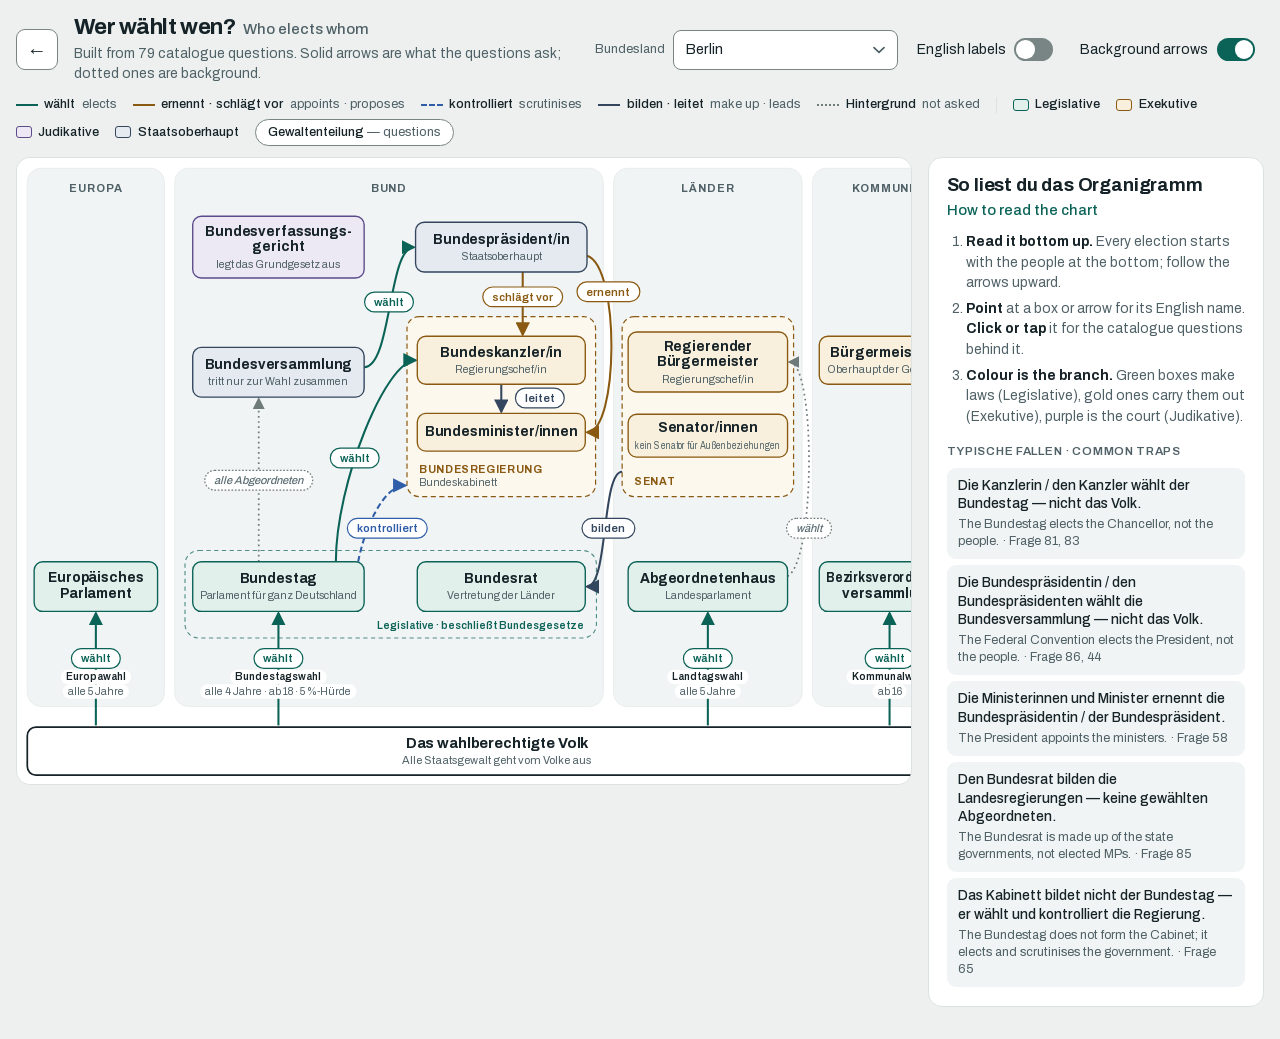
==== organigramm.html @ 335173dd "✨ feat(organigramm): who elects whom, drawn from the questions that ask it A new page, organigramm.h" ====
<!DOCTYPE html>
<html lang="en">
<head>
<meta charset="utf-8">
<meta name="viewport" content="width=device-width, initial-scale=1, viewport-fit=cover">
<meta name="color-scheme" content="light">
<link rel="stylesheet" href="organigramm.css">
<link rel="preload" as="fetch" type="application/json" href="data/questions.json" crossorigin>
<link rel="preload" as="fetch" type="application/json" href="data/glossary.json" crossorigin>
<title>Wer wählt wen? — Einbürgerungstest</title>
<meta name="description" content="Who elects whom in Germany: an organisational chart of the federal, state, local and EU bodies, built from the questions of the official citizenship test.">
<meta name="theme-color" content="#EDF0EF">
<link rel="icon" href="icon/favicon.ico" sizes="32x32">
<link rel="icon" href="icon/favicon.svg" type="image/svg+xml">
<script type="module" src="organigramm.js"></script>
</head>
<body>

<header class="bar">
  <a class="back" href="./" aria-label="Back to the question catalogue">←</a>
  <div class="title">
    <h1><span lang="de">Wer wählt wen?</span> <small>Who elects whom</small></h1>
    <p>Built from <span id="qcount">…</span> catalogue questions. Solid arrows are what the questions ask; dotted ones are background.</p>
  </div>
  <div class="controls">
    <label class="field"><span>Bundesland</span>
      <select class="pick" id="land"></select></label>
    <div class="opt-row" id="t-en" role="checkbox" tabindex="0" aria-checked="false">
      <span class="lb">English labels</span><span class="sw"></span>
    </div>
    <div class="opt-row" id="t-bg" role="checkbox" tabindex="0" aria-checked="true">
      <span class="lb">Background arrows</span><span class="sw"></span>
    </div>
  </div>
</header>

<ul class="legend" aria-label="Legend">
  <li><i class="ln k-elect"></i><span lang="de">wählt</span> <em>elects</em></li>
  <li><i class="ln k-appt"></i><span lang="de">ernennt · schlägt vor</span> <em>appoints · proposes</em></li>
  <li><i class="ln k-ctl"></i><span lang="de">kontrolliert</span> <em>scrutinises</em></li>
  <li><i class="ln k-form"></i><span lang="de">bilden · leitet</span> <em>make up · leads</em></li>
  <li><i class="ln k-bg"></i><span lang="de">Hintergrund</span> <em>not asked</em></li>
  <li class="gap" aria-hidden="true"></li>
  <li><i class="bx b-leg"></i><span lang="de">Legislative</span></li>
  <li><i class="bx b-exe"></i><span lang="de">Exekutive</span></li>
  <li><i class="bx b-jud"></i><span lang="de">Judikative</span></li>
  <li><i class="bx b-head"></i><span lang="de">Staatsoberhaupt</span></li>
  <li><button id="sep" type="button"><span lang="de">Gewaltenteilung</span> — questions</button></li>
</ul>

<main class="wrap">
  <div class="chart" id="chart" lang="de"></div>
  <aside class="panel" id="panel" hidden aria-label="Questions behind the selection">
    <button class="close" id="panel-close" aria-label="Close">✕</button>
    <div id="panel-body"></div>
  </aside>
</main>

<div class="tip" id="tip" role="tooltip" hidden></div>

</body>
</html>
---- organigramm.css ----
/* Wer wählt wen? — the organisational chart page.
   Same tokens and typeface as app.css, so it reads as part of the app, but a
   page of its own: it scrolls like a document instead of being a fixed shell. */
@font-face{
  font-family:'Archivo'; font-style:normal; font-weight:400 700; font-display:swap;
  src:url('font/archivo-latin-var.woff2') format('woff2-variations');
}
:root{
  --paper:#EDF0EF; --card:#FFFFFF; --ink:#152227; --muted:#4F6167; --dim:#5C6E74;
  --edge:#788584; --rule:#DBE2E1; --soft:#E7EBEA; --sunk:#F1F4F4;
  --accent:#0B6357; --gold:#8A5A12; --goldbg:#F8F0DC;
  --ok:#0F5132; --okbg:#DEEDE4; --no:#B3332B;
  --tipbg:#152227; --tipink:#F2F5F4;

  /* arrow kinds */
  --k-elect:#0B6357; --k-appt:#8A5A12; --k-ctl:#2F5DA8; --k-form:#33465E; --k-bg:#6E7B79;   /* >=3:1 on white, as a line must be */
  /* branches: tint + stroke */
  --leg:#E2F0EB;  --leg-s:#0B6357;
  --exe:#F8F0DC;  --exe-s:#8A5A12;
  --jud:#ECE8F4;  --jud-s:#5B4B8A;
  --head:#E5EAF1; --head-s:#33465E;

  --font:"Archivo",-apple-system,BlinkMacSystemFont,"Segoe UI",Roboto,"Helvetica Neue",Arial,sans-serif;
  --panel:21rem;
  --page:100rem;
  color-scheme:light;
}
*{box-sizing:border-box}
html,body{margin:0}
body{background:var(--paper); color:var(--ink); font-family:var(--font); font-size:16px; line-height:1.5;
     -webkit-font-smoothing:antialiased; -webkit-text-size-adjust:100%}
button,select{font:inherit; color:inherit}
:focus-visible{outline:2.5px solid var(--accent); outline-offset:2px; border-radius:4px}

/* ---------------- header: title left, controls right ---------------- */
.bar{display:flex; flex-wrap:wrap; gap:.6rem 1rem; align-items:center; padding:.9rem 1rem .3rem; max-width:var(--page); margin:0 auto}
.back{flex:0 0 auto; width:2.6rem; height:2.6rem; display:grid; place-items:center; border-radius:9px;
      color:var(--ink); text-decoration:none; font-size:1.25rem; border:1px solid var(--edge); background:var(--card)}
.back:hover{border-color:var(--muted)}
.title{flex:1 1 12rem; min-width:0}
.title h1{margin:0; font-size:1.4rem; letter-spacing:-.02em; line-height:1.2}
.title h1 small{font-size:.95rem; font-weight:500; color:var(--muted); letter-spacing:0; margin-left:.2rem}
.title p{margin:.15rem 0 0; color:var(--muted); font-size:.86rem}

.controls{display:flex; flex-wrap:wrap; gap:.3rem .6rem; align-items:center}
.field{display:flex; align-items:center; gap:.5rem}
.field>span{font-size:.8rem; color:var(--muted)}
.pick{
  appearance:none; -webkit-appearance:none; min-width:12rem; background:var(--card); border:1px solid var(--edge);
  border-radius:8px; padding:.45rem 2.3rem .45rem 12px; font-size:.9rem; cursor:pointer; min-height:2.5rem;
  background-image:url("data:image/svg+xml,%3Csvg xmlns='http://www.w3.org/2000/svg' width='12' height='8' viewBox='0 0 12 8' fill='none'%3E%3Cpath d='M1 1.6 L6 6.4 L11 1.6' stroke='%234F6167' stroke-width='1.7' stroke-linecap='round' stroke-linejoin='round'/%3E%3C/svg%3E");
  background-repeat:no-repeat; background-position:right 12px center;
}
.pick:hover{border-color:var(--muted)}
.opt-row{display:flex; align-items:center; gap:.55rem; padding:.4rem .55rem; min-height:2.5rem; border-radius:8px; cursor:pointer; user-select:none}
.opt-row:hover{background:var(--sunk)}
.opt-row .lb{font-size:.88rem}
.sw{flex:0 0 auto; width:2.4rem; height:1.4rem; border-radius:99px; background:var(--edge); position:relative; transition:background .15s}
.sw::after{content:''; position:absolute; top:2px; left:2px; width:calc(1.4rem - 4px); height:calc(1.4rem - 4px); border-radius:50%; background:var(--card); transition:transform .15s}
.opt-row[aria-checked=true] .sw{background:var(--accent)}
.opt-row[aria-checked=true] .sw::after{transform:translateX(1rem)}

/* ---------------- legend: one line where it fits ---------------- */
.legend{list-style:none; display:flex; flex-wrap:wrap; gap:.25rem 1rem; align-items:center;
        padding:.35rem 1rem .5rem; margin:0 auto; max-width:var(--page); font-size:.8rem; color:var(--muted)}
.legend li{display:flex; align-items:center; gap:.4rem}
.legend li span{color:var(--ink); font-weight:500}
.legend em{font-style:normal}
.legend .gap{width:1px; height:1rem; background:var(--rule)}
.legend .ln{display:inline-block; width:22px; height:0; border-top:2.5px solid}
.legend .ln.k-elect{border-color:var(--k-elect)}
.legend .ln.k-appt{border-color:var(--k-appt)}
.legend .ln.k-ctl{border-color:var(--k-ctl); border-top-style:dashed}
.legend .ln.k-form{border-color:var(--k-form)}
.legend .ln.k-bg{border-color:var(--k-bg); border-top-style:dotted}
.legend .bx{display:inline-block; width:16px; height:12px; border-radius:3px; border:1.5px solid}
.bx.b-leg{background:var(--leg); border-color:var(--leg-s)}
.bx.b-exe{background:var(--exe); border-color:var(--exe-s)}
.bx.b-jud{background:var(--jud); border-color:var(--jud-s)}
.bx.b-head{background:var(--head); border-color:var(--head-s)}
.legend button{background:var(--card); border:1px solid var(--edge); border-radius:99px; padding:.2rem .75rem;
               font-size:.8rem; cursor:pointer; color:var(--muted)}
.legend button span{color:var(--ink)}
.legend button:hover{border-color:var(--muted)}

/* ---------------- chart ---------------- */
.wrap{max-width:var(--page); margin:0 auto; padding:.2rem 1rem 2rem; display:flex; gap:1rem; align-items:flex-start}
/* On a narrow screen the drawing would shrink past legibility, so it keeps a
   minimum width and its own container scrolls sideways, not the page. */
.chart{flex:1 1 auto; min-width:0; overflow-x:auto; background:var(--card); border:1px solid var(--rule);
       border-radius:14px; -webkit-overflow-scrolling:touch}
.chart svg{display:block; width:100%; min-width:60rem; height:auto; font-family:var(--font)}

.col rect{fill:var(--sunk); stroke:var(--soft)}
.col text{font-size:13px; font-weight:700; text-anchor:middle; fill:var(--muted); letter-spacing:.08em; text-transform:uppercase}
.col{cursor:pointer}
.col:hover rect{fill:#EBF0EF}

.legis rect{fill:none; stroke:var(--leg-s); stroke-width:1.3; stroke-dasharray:5 4; opacity:.7}
.legis text{font-size:12px; fill:var(--leg-s); font-weight:600}
.legis{cursor:pointer}

.node{cursor:pointer}
.node rect{stroke-width:1.6}
.node .name{font-size:16px; font-weight:700; text-anchor:middle; fill:var(--ink); letter-spacing:-.01em}
.node .sub{font-size:12.5px; text-anchor:middle; fill:var(--muted)}
.sub.en, .gsub.en{font-style:italic; fill:var(--accent)}
.grp{cursor:pointer}
.grp rect{stroke-width:1.4; stroke-dasharray:6 4}
.grp .gname{font-size:12.5px; font-weight:700; fill:var(--exe-s); text-transform:uppercase; letter-spacing:.06em}
.grp .gsub{font-size:12px; fill:var(--muted)}

.b-leg rect{fill:var(--leg); stroke:var(--leg-s)}
.b-exe rect{fill:var(--exe); stroke:var(--exe-s)}
.b-jud rect{fill:var(--jud); stroke:var(--jud-s)}
.b-head rect{fill:var(--head); stroke:var(--head-s)}
.b-volk rect{fill:var(--card); stroke:var(--ink); stroke-width:2}
.b-volk .name{font-size:17px}
.b-volk .sub{font-size:13px}
.grp.b-exe rect{fill:#FCF8EE}
.node:hover rect, .node.sel rect{stroke-width:3}
/* An outline on an SVG <g> is not painted everywhere, so focus is drawn on
   the shapes themselves. */
.chart [data-ref]:focus{outline:none}
.node:focus-visible rect, .grp:focus-visible > rect, .col:focus-visible rect, .legis:focus-visible rect{
  stroke:var(--accent); stroke-width:3.5; stroke-dasharray:none}
.edge:focus-visible .line{stroke-width:4.5}
.edge:focus-visible .pill:not(.subpill){stroke-width:3}
.grp:hover > rect, .grp.sel > rect{stroke-width:2.4}

.edge{cursor:pointer}
.edge .hit{fill:none; stroke:transparent; stroke-width:18}
.edge .line{fill:none; stroke-width:2.4}
.edge .pill{fill:var(--card); stroke-width:1.4}
.edge .verb{font-size:13px; font-weight:600; text-anchor:middle}
.edge .pill.subpill{fill:var(--card); stroke:none}
.edge .esub{font-size:12px; text-anchor:middle; fill:var(--muted)}
.edge .esub.first{font-weight:600; fill:var(--ink)}
.k-elect .line{stroke:var(--k-elect)} .k-elect .pill{stroke:var(--k-elect)} .k-elect .verb{fill:var(--k-elect)}
.k-appt .line{stroke:var(--k-appt)}   .k-appt .pill{stroke:var(--k-appt)}   .k-appt .verb{fill:var(--k-appt)}
.k-ctl .line{stroke:var(--k-ctl); stroke-dasharray:7 4} .k-ctl .pill{stroke:var(--k-ctl)} .k-ctl .verb{fill:var(--k-ctl)}
.k-lead .line, .k-form .line{stroke:var(--k-form)} .k-lead .pill, .k-form .pill{stroke:var(--k-form)} .k-lead .verb, .k-form .verb{fill:var(--k-form)}
.k-bg .line{stroke:var(--k-bg); stroke-dasharray:2 4; stroke-width:2} .k-bg .pill{stroke:var(--k-bg); stroke-dasharray:2 2} .k-bg .verb{fill:var(--dim); font-weight:500; font-style:italic}
.ah.k-elect{fill:var(--k-elect)} .ah.k-appt{fill:var(--k-appt)} .ah.k-ctl{fill:var(--k-ctl)}
.ah.k-lead, .ah.k-form{fill:var(--k-form)} .ah.k-bg{fill:var(--k-bg)}
.edge:hover .line, .edge.sel .line{stroke-width:3.6}
.edge:hover .pill:not(.subpill), .edge.sel .pill:not(.subpill){stroke-width:2.4}

/* focusing: everything not touching the hovered or selected thing fades */
.node, .edge, .grp, .legis{transition:opacity .15s}
svg.focusing .node:not(.lit), svg.focusing .grp:not(.lit), svg.focusing .legis:not(.lit){opacity:.3}
svg.focusing .edge:not(.lit){opacity:.1}
@media (prefers-reduced-motion:reduce){ .node, .edge, .grp, .legis{transition:none} }

.fail{margin:0; padding:2rem 1.2rem; color:var(--no); font-weight:500}
.sr{position:absolute; width:1px; height:1px; overflow:hidden; clip-path:inset(50%); white-space:nowrap}

/* ---------------- tooltip ---------------- */
.tip{position:fixed; z-index:50; max-width:20rem; background:var(--tipbg); color:var(--tipink);
     padding:.5rem .7rem; border-radius:9px; font-size:.84rem; line-height:1.4; pointer-events:none;
     box-shadow:0 6px 20px rgba(10,18,20,.22)}
.tip b{display:block; font-weight:600}
.tip span{display:block; opacity:.8}
.tip i{font-style:normal; color:#9FD8C9}
.tip em{display:block; margin-top:.25rem; font-style:normal; color:#E8C98A; font-size:.78rem}
.tip[hidden]{display:none}

/* ---------------- the panel ---------------- */
.panel{flex:0 0 var(--panel); position:sticky; top:1rem; max-height:calc(100dvh - 2rem); overflow:auto;
       background:var(--card); border:1px solid var(--rule); border-radius:14px; padding:1rem 1.1rem 1.2rem}
.panel[hidden]{display:none}
.close{position:absolute; top:.6rem; right:.6rem; width:2.2rem; height:2.2rem; border:0; background:transparent;
       border-radius:8px; cursor:pointer; color:var(--muted); font-size:1rem}
.close:hover{background:var(--soft)}
body:not(.has-sel) .close{display:none}
.panel h2{margin:0 2rem .1rem 0; font-size:1.15rem; line-height:1.25; letter-spacing:-.01em}
.panel h2:focus{outline:none}
.panel .en{margin:0; color:var(--accent); font-weight:500; font-size:.92rem}
.panel .gloss{margin:.35rem 0 0; color:var(--muted); font-size:.85rem}
.panel .branch{margin:.5rem 0 0; font-size:.8rem; display:inline-block; padding:.1rem .55rem; border-radius:99px; border:1px solid}
.branch.b-leg{background:var(--leg); border-color:var(--leg-s)}
.branch.b-exe{background:var(--exe); border-color:var(--exe-s)}
.branch.b-jud{background:var(--jud); border-color:var(--jud-s)}
.branch.b-head{background:var(--head); border-color:var(--head-s)}
.panel .verbline{margin:.55rem 0 0; padding:.4rem .6rem; border-radius:9px; background:var(--sunk); border-left:3px solid; font-size:.86rem}
.panel .verbline span{color:var(--muted); font-size:.8rem}
.verbline.k-elect{border-color:var(--k-elect)} .verbline.k-appt{border-color:var(--k-appt)}
.verbline.k-ctl{border-color:var(--k-ctl)} .verbline.k-lead, .verbline.k-form{border-color:var(--k-form)}
.verbline.k-bg{border-color:var(--k-bg)}
.bgnote{margin:.8rem 0 0; padding:.6rem .75rem; border-radius:9px; background:var(--sunk); border:1px dashed var(--k-bg); font-size:.84rem}
.bgnote p{margin:.35rem 0 0}
.bgnote p+p{color:var(--muted)}
.panel h3{margin:1rem 0 .4rem; font-size:.74rem; font-weight:600; letter-spacing:.06em; text-transform:uppercase; color:var(--muted)}
.panel .none{color:var(--muted); font-size:.85rem}
.qs{list-style:none; margin:0; padding:0}
.q{padding:.6rem 0; border-top:1px solid var(--soft)}
.q .qn{font-size:.72rem; font-weight:600; color:var(--muted); letter-spacing:.03em}
.q p{margin:.1rem 0 .35rem; font-size:.9rem; font-weight:500}
.q ul{list-style:none; margin:0; padding:0; font-size:.84rem}
.q li{display:flex; gap:.4rem; padding:.08rem 0}
.q li.ok{color:var(--ok); font-weight:600}
.q li.no{color:var(--dim)}
.q li.no s{text-decoration-color:rgba(92,110,116,.5)}

.guide{margin:.7rem 0 0; padding-left:1.2rem; font-size:.86rem; color:var(--muted)}
.guide li{margin:.3rem 0}
.guide b{color:var(--ink)}
.traps{list-style:none; margin:0; padding:0}
.traps li+li{margin-top:.4rem}
.traps button{display:block; width:100%; text-align:left; cursor:pointer; background:var(--sunk);
              border:1px solid transparent; border-radius:9px; padding:.5rem .65rem; font-size:.86rem; font-weight:500; line-height:1.35}
.traps button:hover{border-color:var(--edge); background:var(--card)}
.traps em{display:block; font-style:normal; font-weight:400; color:var(--muted); font-size:.78rem; margin-top:.15rem}

/* Below 80rem the drawing needs every pixel of width: the panel becomes a
   sheet over the bottom of the screen, and only appears for a selection. */
@media (max-width:79.99rem){
  .wrap{display:block}
  .panel{position:fixed; left:0; right:0; bottom:0; top:auto; max-height:62dvh; border-radius:16px 16px 0 0;
         z-index:40; box-shadow:0 -8px 30px rgba(10,18,20,.18); padding-bottom:calc(1.2rem + env(safe-area-inset-bottom,0px))}
  body.panel-open .wrap{padding-bottom:62dvh}
}
@media (max-width:40rem){
  .title h1{font-size:1.2rem}
  .title h1 small{display:block; margin:0}
  .controls{width:100%}
  .field{flex:1 1 100%}
  .pick{flex:1}
  .legend .gap{display:none}
}
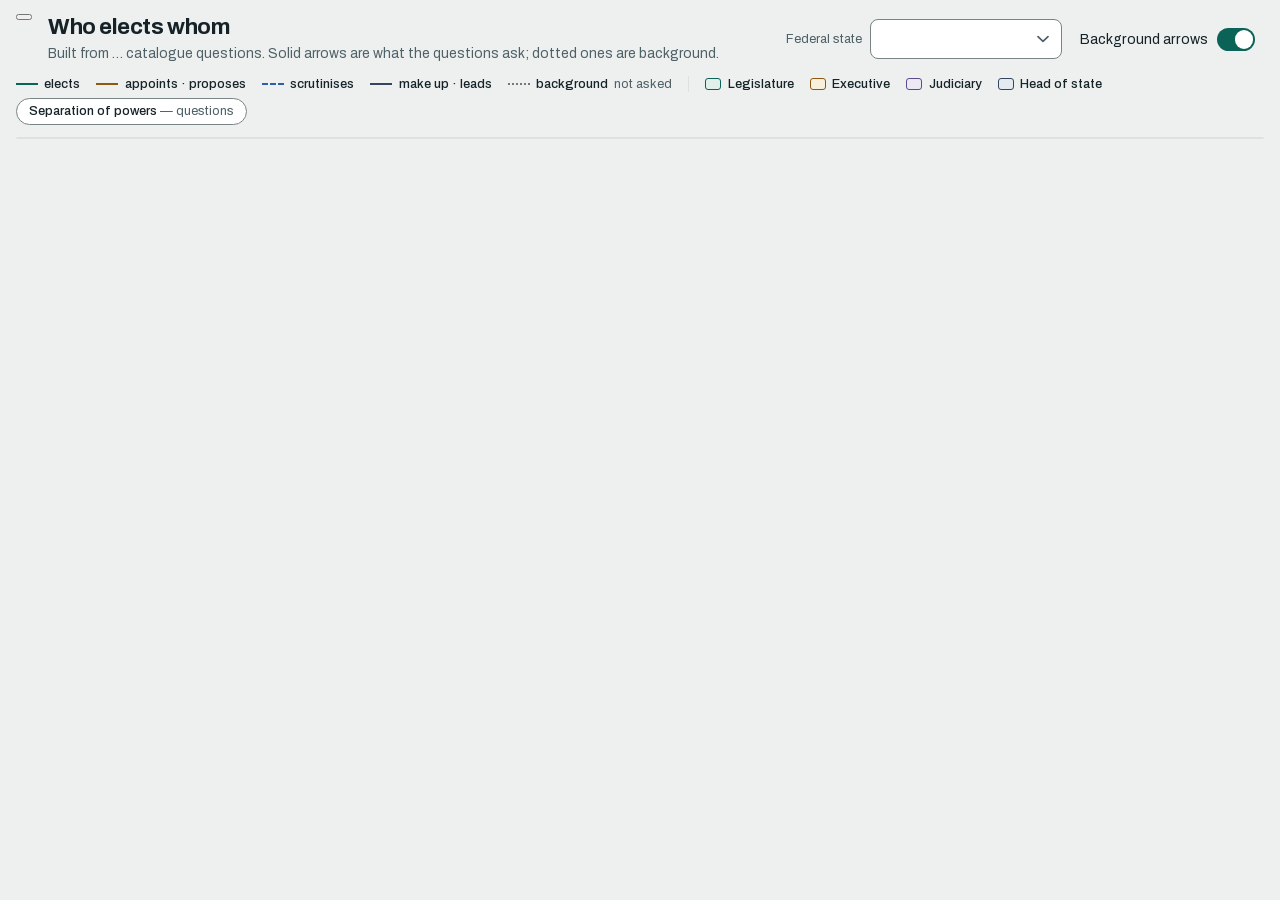
==== commit d6fb7d1c: "🌐 i18n: one language, English, on the chart and in the glossary BRAND.md says British English throug" ====
--- a/organigramm.html
+++ b/organigramm.html
@@ -3,13 +3,18 @@
 <head>
 <meta charset="utf-8">
 <meta name="viewport" content="width=device-width, initial-scale=1, viewport-fit=cover">
-<meta name="color-scheme" content="light">
+<meta name="color-scheme" content="light dark">
+<link rel="stylesheet" href="tokens.css">
+<link rel="stylesheet" href="nav.css">
 <link rel="stylesheet" href="organigramm.css">
 <link rel="preload" as="fetch" type="application/json" href="data/questions.json" crossorigin>
 <link rel="preload" as="fetch" type="application/json" href="data/glossary.json" crossorigin>
-<title>Wer wählt wen? — Einbürgerungstest</title>
+<title>Who elects whom — Einbürgerungstest</title>
 <meta name="description" content="Who elects whom in Germany: an organisational chart of the federal, state, local and EU bodies, built from the questions of the official citizenship test.">
-<meta name="theme-color" content="#EDF0EF">
+<meta name="theme-color" content="#EDF0EF" media="(prefers-color-scheme: light)">
+<meta name="theme-color" content="#10191B" media="(prefers-color-scheme: dark)">
+<!-- after the theme-color metas, which it pins; before the body, which it themes -->
+<script src="theme.js"></script>
 <link rel="icon" href="icon/favicon.ico" sizes="32x32">
 <link rel="icon" href="icon/favicon.svg" type="image/svg+xml">
 <script type="module" src="organigramm.js"></script>
@@ -17,17 +22,16 @@
 <body>
 
 <header class="bar">
-  <a class="back" href="./" aria-label="Back to the question catalogue">←</a>
+  <button class="burger" id="burger" type="button" aria-label="Menu" aria-expanded="false" aria-controls="nav">
+    <span></span><span></span><span></span>
+  </button>
   <div class="title">
-    <h1><span lang="de">Wer wählt wen?</span> <small>Who elects whom</small></h1>
+    <h1>Who elects whom</h1>
     <p>Built from <span id="qcount">…</span> catalogue questions. Solid arrows are what the questions ask; dotted ones are background.</p>
   </div>
   <div class="controls">
-    <label class="field"><span>Bundesland</span>
+    <label class="field"><span>Federal state</span>
       <select class="pick" id="land"></select></label>
-    <div class="opt-row" id="t-en" role="checkbox" tabindex="0" aria-checked="false">
-      <span class="lb">English labels</span><span class="sw"></span>
-    </div>
     <div class="opt-row" id="t-bg" role="checkbox" tabindex="0" aria-checked="true">
       <span class="lb">Background arrows</span><span class="sw"></span>
     </div>
@@ -35,21 +39,21 @@
 </header>
 
 <ul class="legend" aria-label="Legend">
-  <li><i class="ln k-elect"></i><span lang="de">wählt</span> <em>elects</em></li>
-  <li><i class="ln k-appt"></i><span lang="de">ernennt · schlägt vor</span> <em>appoints · proposes</em></li>
-  <li><i class="ln k-ctl"></i><span lang="de">kontrolliert</span> <em>scrutinises</em></li>
-  <li><i class="ln k-form"></i><span lang="de">bilden · leitet</span> <em>make up · leads</em></li>
-  <li><i class="ln k-bg"></i><span lang="de">Hintergrund</span> <em>not asked</em></li>
+  <li><i class="ln k-elect"></i><span>elects</span></li>
+  <li><i class="ln k-appt"></i><span>appoints · proposes</span></li>
+  <li><i class="ln k-ctl"></i><span>scrutinises</span></li>
+  <li><i class="ln k-form"></i><span>make up · leads</span></li>
+  <li><i class="ln k-bg"></i><span>background</span> <em>not asked</em></li>
   <li class="gap" aria-hidden="true"></li>
-  <li><i class="bx b-leg"></i><span lang="de">Legislative</span></li>
-  <li><i class="bx b-exe"></i><span lang="de">Exekutive</span></li>
-  <li><i class="bx b-jud"></i><span lang="de">Judikative</span></li>
-  <li><i class="bx b-head"></i><span lang="de">Staatsoberhaupt</span></li>
-  <li><button id="sep" type="button"><span lang="de">Gewaltenteilung</span> — questions</button></li>
+  <li><i class="bx b-leg"></i><span>Legislature</span></li>
+  <li><i class="bx b-exe"></i><span>Executive</span></li>
+  <li><i class="bx b-jud"></i><span>Judiciary</span></li>
+  <li><i class="bx b-head"></i><span>Head of state</span></li>
+  <li><button id="sep" type="button"><span>Separation of powers</span> — questions</button></li>
 </ul>
 
 <main class="wrap">
-  <div class="chart" id="chart" lang="de"></div>
+  <div class="chart" id="chart"></div>
   <aside class="panel" id="panel" hidden aria-label="Questions behind the selection">
     <button class="close" id="panel-close" aria-label="Close">✕</button>
     <div id="panel-body"></div>
--- a/tokens.css
+++ b/tokens.css
@@ -0,0 +1,33 @@
+/* The colours both pages share, once. app.css and organigramm.css each load
+   after this and add only their own: the map and picked tokens, the arrows and
+   branches. Every value is measured in brand/PALETTE.md, and
+   brand/check-colours.mjs pins them to it. */
+:root{
+  --paper:#EDF0EF; --card:#FFFFFF; --ink:#152227; --muted:#4F6167;
+  --dim:#5C6E74;                       /* rejected answers: readable, not shouty */
+  --edge:#788584;                      /* borders of real controls, >=3:1        */
+  --rule:#DBE2E1; --soft:#E7EBEA;      /* decorative dividers only               */
+  --sunk:#F1F4F4;
+  --accent:#0B6357; --gold:#8A5A12; --goldbg:#F8F0DC;
+  --ok:#0F5132; --okbg:#DEEDE4; --no:#B3332B;
+  --tipbg:#152227; --tipink:#F2F5F4;   /* tooltip, and the exam bar's strip  */
+  --tipline:#152227;                   /* the tooltip's edge: its own ground  */
+  --chev:url("data:image/svg+xml,%3Csvg xmlns='http://www.w3.org/2000/svg' width='12' height='8' viewBox='0 0 12 8' fill='none'%3E%3Cpath d='M1 1.6 L6 6.4 L11 1.6' stroke='%234F6167' stroke-width='1.7' stroke-linecap='round' stroke-linejoin='round'/%3E%3C/svg%3E");
+  color-scheme:light;
+}
+/* Dark: the same paper with the light off. Same hues at the same low chroma,
+   only lightness moves. theme.js sets data-theme, resolving System from the
+   device. */
+:root[data-theme="dark"]{
+  --paper:#10191B; --card:#192426; --ink:#E4EBEB; --muted:#ABBBBE;
+  --dim:#98A8AB;
+  --edge:#717D7E;
+  --rule:#313A3B; --soft:#273031;
+  --sunk:#151E21;
+  --accent:#6AB5A6; --gold:#D6A866; --goldbg:#352917;
+  --ok:#7FCB9E; --okbg:#1B3125; --no:#EB827B;
+  --tipbg:#2F3A3D; --tipink:#E4EBEB;
+  --tipline:#717D7E;
+  --chev:url("data:image/svg+xml,%3Csvg xmlns='http://www.w3.org/2000/svg' width='12' height='8' viewBox='0 0 12 8' fill='none'%3E%3Cpath d='M1 1.6 L6 6.4 L11 1.6' stroke='%23ABBBBE' stroke-width='1.7' stroke-linecap='round' stroke-linejoin='round'/%3E%3C/svg%3E");
+  color-scheme:dark;
+}
--- a/organigramm.css
+++ b/organigramm.css
@@ -1,30 +1,41 @@
 /* Wer wählt wen? — the organisational chart page.
-   Same tokens and typeface as app.css, so it reads as part of the app, but a
-   page of its own: it scrolls like a document instead of being a fixed shell. */
+   Same colours (tokens.css) and typeface as the app, so it reads as part of
+   it, but a page of its own: it scrolls like a document instead of being a
+   fixed shell. */
 @font-face{
   font-family:'Archivo'; font-style:normal; font-weight:400 700; font-display:swap;
   src:url('font/archivo-latin-var.woff2') format('woff2-variations');
 }
 :root{
-  --paper:#EDF0EF; --card:#FFFFFF; --ink:#152227; --muted:#4F6167; --dim:#5C6E74;
-  --edge:#788584; --rule:#DBE2E1; --soft:#E7EBEA; --sunk:#F1F4F4;
-  --accent:#0B6357; --gold:#8A5A12; --goldbg:#F8F0DC;
-  --ok:#0F5132; --okbg:#DEEDE4; --no:#B3332B;
-  --tipbg:#152227; --tipink:#F2F5F4;
-
-  /* arrow kinds */
+  /* the shared colours are in tokens.css; these are the chart's own.
+     arrow kinds */
   --k-elect:#0B6357; --k-appt:#8A5A12; --k-ctl:#2F5DA8; --k-form:#33465E; --k-bg:#6E7B79;   /* >=3:1 on white, as a line must be */
   /* branches: tint + stroke */
   --leg:#E2F0EB;  --leg-s:#0B6357;
   --exe:#F8F0DC;  --exe-s:#8A5A12;
   --jud:#ECE8F4;  --jud-s:#5B4B8A;
   --head:#E5EAF1; --head-s:#33465E;
+  --colhov:#EBF0EF;                    /* a column under the pointer */
+  --exe-grp:#FCF8EE;                   /* the government group, inside the executive */
 
   --font:"Archivo",-apple-system,BlinkMacSystemFont,"Segoe UI",Roboto,"Helvetica Neue",Arial,sans-serif;
   --panel:21rem;
   --page:100rem;
-  color-scheme:light;
-}
+}
+/* Dark: the chart's own colours, lifted the way tokens.css lifts the shared
+   ones (same hue, lightness only) and measured in brand/PALETTE.md. */
+:root[data-theme="dark"]{
+  --k-elect:#6AB5A6; --k-appt:#D6A866; --k-ctl:#7CA5E9; --k-form:#92A6C1; --k-bg:#768381;
+  --leg:#21322D;  --leg-s:#6AB5A6;
+  --exe:#352917;  --exe-s:#D6A866;
+  --jud:#302A3B;  --jud-s:#A79AD8;
+  --head:#272E38; --head-s:#92A6C1;
+  --colhov:#1B2525;
+  --exe-grp:#2B261B;
+}
+/* theme.js sets this for the instant a theme changes, so every surface
+   switches at once instead of each running its own colour transition */
+.theming, .theming *, .theming *::before, .theming *::after{transition:none!important}
 *{box-sizing:border-box}
 html,body{margin:0}
 body{background:var(--paper); color:var(--ink); font-family:var(--font); font-size:16px; line-height:1.5;
@@ -34,12 +45,9 @@
 
 /* ---------------- header: title left, controls right ---------------- */
 .bar{display:flex; flex-wrap:wrap; gap:.6rem 1rem; align-items:center; padding:.9rem 1rem .3rem; max-width:var(--page); margin:0 auto}
-.back{flex:0 0 auto; width:2.6rem; height:2.6rem; display:grid; place-items:center; border-radius:9px;
-      color:var(--ink); text-decoration:none; font-size:1.25rem; border:1px solid var(--edge); background:var(--card)}
-.back:hover{border-color:var(--muted)}
+.bar > .burger{align-self:flex-start}      /* level with the title's first line */
 .title{flex:1 1 12rem; min-width:0}
 .title h1{margin:0; font-size:1.4rem; letter-spacing:-.02em; line-height:1.2}
-.title h1 small{font-size:.95rem; font-weight:500; color:var(--muted); letter-spacing:0; margin-left:.2rem}
 .title p{margin:.15rem 0 0; color:var(--muted); font-size:.86rem}
 
 .controls{display:flex; flex-wrap:wrap; gap:.3rem .6rem; align-items:center}
@@ -48,7 +56,7 @@
 .pick{
   appearance:none; -webkit-appearance:none; min-width:12rem; background:var(--card); border:1px solid var(--edge);
   border-radius:8px; padding:.45rem 2.3rem .45rem 12px; font-size:.9rem; cursor:pointer; min-height:2.5rem;
-  background-image:url("data:image/svg+xml,%3Csvg xmlns='http://www.w3.org/2000/svg' width='12' height='8' viewBox='0 0 12 8' fill='none'%3E%3Cpath d='M1 1.6 L6 6.4 L11 1.6' stroke='%234F6167' stroke-width='1.7' stroke-linecap='round' stroke-linejoin='round'/%3E%3C/svg%3E");
+  background-image:var(--chev);
   background-repeat:no-repeat; background-position:right 12px center;
 }
 .pick:hover{border-color:var(--muted)}
@@ -94,7 +102,7 @@
 .col rect{fill:var(--sunk); stroke:var(--soft)}
 .col text{font-size:13px; font-weight:700; text-anchor:middle; fill:var(--muted); letter-spacing:.08em; text-transform:uppercase}
 .col{cursor:pointer}
-.col:hover rect{fill:#EBF0EF}
+.col:hover rect{fill:var(--colhov)}
 
 .legis rect{fill:none; stroke:var(--leg-s); stroke-width:1.3; stroke-dasharray:5 4; opacity:.7}
 .legis text{font-size:12px; fill:var(--leg-s); font-weight:600}
@@ -104,7 +112,6 @@
 .node rect{stroke-width:1.6}
 .node .name{font-size:16px; font-weight:700; text-anchor:middle; fill:var(--ink); letter-spacing:-.01em}
 .node .sub{font-size:12.5px; text-anchor:middle; fill:var(--muted)}
-.sub.en, .gsub.en{font-style:italic; fill:var(--accent)}
 .grp{cursor:pointer}
 .grp rect{stroke-width:1.4; stroke-dasharray:6 4}
 .grp .gname{font-size:12.5px; font-weight:700; fill:var(--exe-s); text-transform:uppercase; letter-spacing:.06em}
@@ -117,7 +124,7 @@
 .b-volk rect{fill:var(--card); stroke:var(--ink); stroke-width:2}
 .b-volk .name{font-size:17px}
 .b-volk .sub{font-size:13px}
-.grp.b-exe rect{fill:#FCF8EE}
+.grp.b-exe rect{fill:var(--exe-grp)}
 .node:hover rect, .node.sel rect{stroke-width:3}
 /* An outline on an SVG <g> is not painted everywhere, so focus is drawn on
    the shapes themselves. */
@@ -156,7 +163,7 @@
 .sr{position:absolute; width:1px; height:1px; overflow:hidden; clip-path:inset(50%); white-space:nowrap}
 
 /* ---------------- tooltip ---------------- */
-.tip{position:fixed; z-index:50; max-width:20rem; background:var(--tipbg); color:var(--tipink);
+.tip{position:fixed; z-index:50; max-width:20rem; background:var(--tipbg); color:var(--tipink); border:1px solid var(--tipline);
      padding:.5rem .7rem; border-radius:9px; font-size:.84rem; line-height:1.4; pointer-events:none;
      box-shadow:0 6px 20px rgba(10,18,20,.22)}
 .tip b{display:block; font-weight:600}
@@ -200,7 +207,7 @@
 .q li{display:flex; gap:.4rem; padding:.08rem 0}
 .q li.ok{color:var(--ok); font-weight:600}
 .q li.no{color:var(--dim)}
-.q li.no s{text-decoration-color:rgba(92,110,116,.5)}
+.q li.no s{text-decoration-color:color-mix(in srgb, var(--dim) 50%, transparent)}
 
 .guide{margin:.7rem 0 0; padding-left:1.2rem; font-size:.86rem; color:var(--muted)}
 .guide li{margin:.3rem 0}
@@ -222,7 +229,6 @@
 }
 @media (max-width:40rem){
   .title h1{font-size:1.2rem}
-  .title h1 small{display:block; margin:0}
   .controls{width:100%}
   .field{flex:1 1 100%}
   .pick{flex:1}
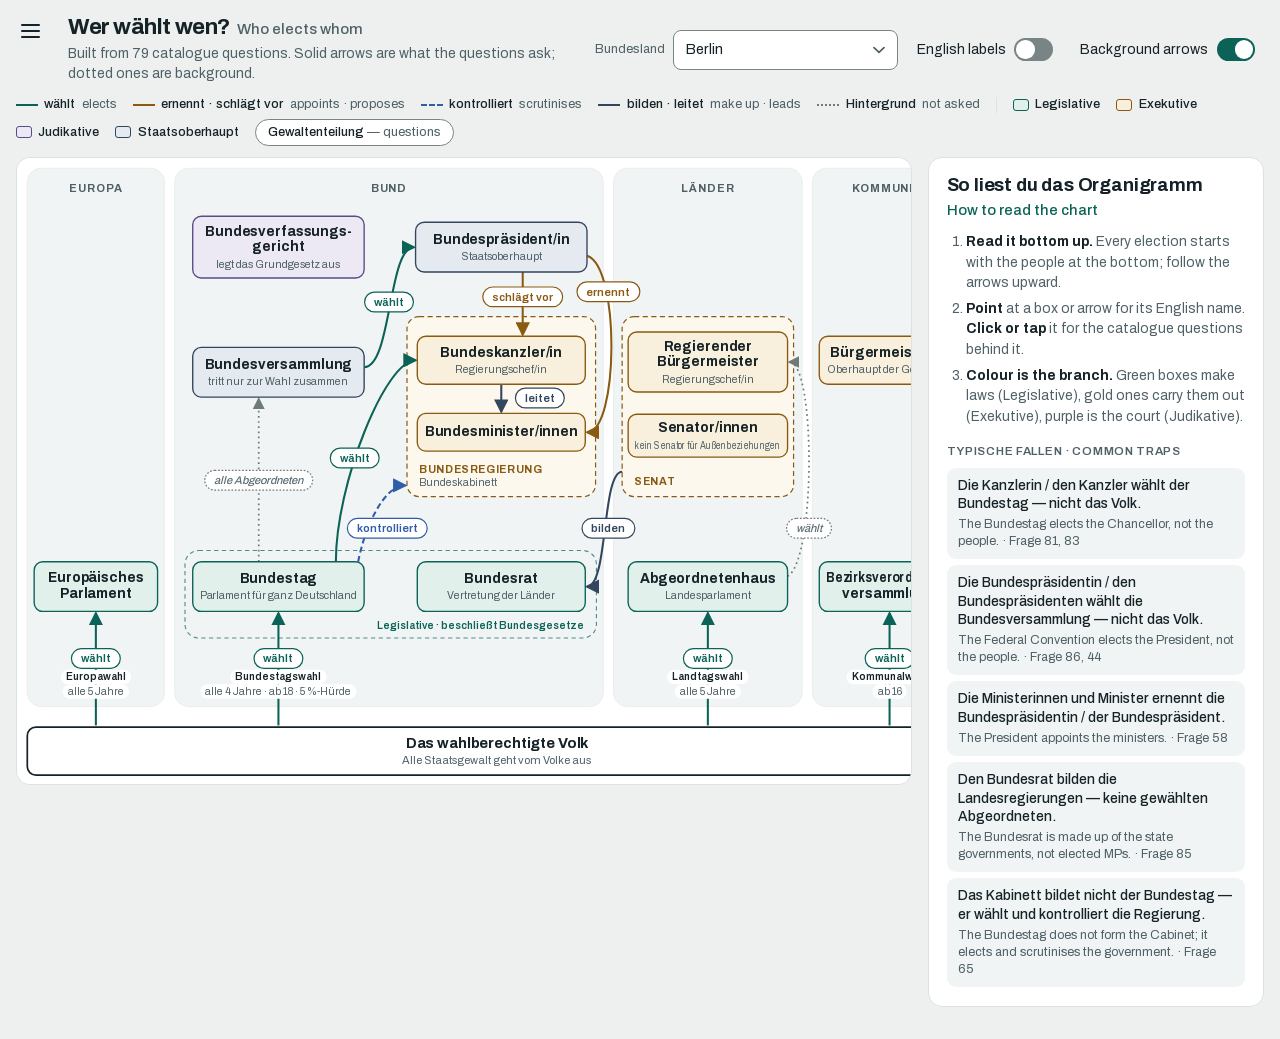
==== commit ed8fff78: "✨ feat(menu): Practise, Learn and Settings, on every page The menu had grown into one long column of" ====
--- a/organigramm.html
+++ b/organigramm.html
@@ -9,7 +9,7 @@
 <link rel="stylesheet" href="organigramm.css">
 <link rel="preload" as="fetch" type="application/json" href="data/questions.json" crossorigin>
 <link rel="preload" as="fetch" type="application/json" href="data/glossary.json" crossorigin>
-<title>Who elects whom — Einbürgerungstest</title>
+<title>Wer wählt wen? — Einbürgerungstest</title>
 <meta name="description" content="Who elects whom in Germany: an organisational chart of the federal, state, local and EU bodies, built from the questions of the official citizenship test.">
 <meta name="theme-color" content="#EDF0EF" media="(prefers-color-scheme: light)">
 <meta name="theme-color" content="#10191B" media="(prefers-color-scheme: dark)">
@@ -26,12 +26,15 @@
     <span></span><span></span><span></span>
   </button>
   <div class="title">
-    <h1>Who elects whom</h1>
+    <h1><span lang="de">Wer wählt wen?</span> <small>Who elects whom</small></h1>
     <p>Built from <span id="qcount">…</span> catalogue questions. Solid arrows are what the questions ask; dotted ones are background.</p>
   </div>
   <div class="controls">
-    <label class="field"><span>Federal state</span>
+    <label class="field"><span>Bundesland</span>
       <select class="pick" id="land"></select></label>
+    <div class="opt-row" id="t-en" role="checkbox" tabindex="0" aria-checked="false">
+      <span class="lb">English labels</span><span class="sw"></span>
+    </div>
     <div class="opt-row" id="t-bg" role="checkbox" tabindex="0" aria-checked="true">
       <span class="lb">Background arrows</span><span class="sw"></span>
     </div>
@@ -39,21 +42,21 @@
 </header>
 
 <ul class="legend" aria-label="Legend">
-  <li><i class="ln k-elect"></i><span>elects</span></li>
-  <li><i class="ln k-appt"></i><span>appoints · proposes</span></li>
-  <li><i class="ln k-ctl"></i><span>scrutinises</span></li>
-  <li><i class="ln k-form"></i><span>make up · leads</span></li>
-  <li><i class="ln k-bg"></i><span>background</span> <em>not asked</em></li>
+  <li><i class="ln k-elect"></i><span lang="de">wählt</span> <em>elects</em></li>
+  <li><i class="ln k-appt"></i><span lang="de">ernennt · schlägt vor</span> <em>appoints · proposes</em></li>
+  <li><i class="ln k-ctl"></i><span lang="de">kontrolliert</span> <em>scrutinises</em></li>
+  <li><i class="ln k-form"></i><span lang="de">bilden · leitet</span> <em>make up · leads</em></li>
+  <li><i class="ln k-bg"></i><span lang="de">Hintergrund</span> <em>not asked</em></li>
   <li class="gap" aria-hidden="true"></li>
-  <li><i class="bx b-leg"></i><span>Legislature</span></li>
-  <li><i class="bx b-exe"></i><span>Executive</span></li>
-  <li><i class="bx b-jud"></i><span>Judiciary</span></li>
-  <li><i class="bx b-head"></i><span>Head of state</span></li>
-  <li><button id="sep" type="button"><span>Separation of powers</span> — questions</button></li>
+  <li><i class="bx b-leg"></i><span lang="de">Legislative</span></li>
+  <li><i class="bx b-exe"></i><span lang="de">Exekutive</span></li>
+  <li><i class="bx b-jud"></i><span lang="de">Judikative</span></li>
+  <li><i class="bx b-head"></i><span lang="de">Staatsoberhaupt</span></li>
+  <li><button id="sep" type="button"><span lang="de">Gewaltenteilung</span> — questions</button></li>
 </ul>
 
 <main class="wrap">
-  <div class="chart" id="chart"></div>
+  <div class="chart" id="chart" lang="de"></div>
   <aside class="panel" id="panel" hidden aria-label="Questions behind the selection">
     <button class="close" id="panel-close" aria-label="Close">✕</button>
     <div id="panel-body"></div>
--- a/nav.css
+++ b/nav.css
@@ -0,0 +1,85 @@
+/* The menu: the burger, the drawer and what is in it, on every page.
+
+   On the chart and the timeline it is a drawer at every width, so they keep
+   their full width. The Practice page's own stylesheet, app.css, turns the
+   same drawer into a permanent rail above 62rem. */
+
+:root{--railpad:1rem}                  /* where control boxes start */
+
+.burger{
+  flex:0 0 auto; width:2.75rem; height:2.75rem; margin:-.35rem 0 -.35rem -.5rem;
+  background:transparent; border:0; border-radius:9px; cursor:pointer;
+  display:grid; place-content:center; gap:4px; padding:0;
+}
+.burger span{display:block; width:19px; height:2px; background:var(--ink); border-radius:2px; transition:transform .2s, opacity .2s}
+.burger:hover{background:var(--soft)}
+body.nav-open .burger span:nth-child(1){transform:translateY(6px) rotate(45deg)}
+body.nav-open .burger span:nth-child(2){opacity:0}
+body.nav-open .burger span:nth-child(3){transform:translateY(-6px) rotate(-45deg)}
+
+/* ------------------------------------------------ the drawer */
+.scrim{position:fixed; inset:0; z-index:44; background:rgba(10,18,20,.42); border:0; padding:0;
+       appearance:none; -webkit-appearance:none; cursor:pointer}
+.scrim[hidden]{display:none}
+
+.nav{
+  position:fixed; z-index:45; top:0; bottom:0; left:0;
+  width:min(20rem,86vw); background:var(--card); border-right:1px solid var(--rule);
+  display:flex; flex-direction:column;
+  transform:translateX(-101%); transition:transform .26s cubic-bezier(.22,.61,.36,1);
+  padding-left:env(safe-area-inset-left,0px);
+}
+body.nav-open .nav{transform:translateX(0)}
+.nav-head{
+  flex:0 0 auto; display:flex; align-items:center; gap:.6rem;
+  padding:calc(.8rem + env(safe-area-inset-top,0px)) var(--railpad) .8rem var(--railpad);
+  border-bottom:1px solid var(--soft);
+}
+.nav-title{padding-left:13px; font-weight:700; letter-spacing:-.022em; font-size:1.02rem}
+.navclose{margin-left:auto; width:2.5rem; height:2.5rem; border:0; background:transparent; border-radius:8px; cursor:pointer; color:var(--muted); font-size:1rem}
+.navclose:hover{background:var(--sunk); color:var(--ink)}
+.nav-body{flex:1 1 auto; min-height:0; overflow-y:auto; -webkit-overflow-scrolling:touch;
+  padding:.4rem var(--railpad) calc(1.4rem + env(safe-area-inset-bottom,0px))}
+.nav-sec{padding:.7rem 0; border-bottom:1px solid var(--soft)}
+.nav-sec:last-of-type{border-bottom:0}
+.nav-sec h3{margin:0 0 .5rem; padding-left:13px; font-size:.74rem; font-weight:600; letter-spacing:.06em; text-transform:uppercase; color:var(--muted)}
+
+.modes{display:flex; border:1px solid var(--edge); border-radius:9px; overflow:hidden; background:var(--card)}
+.modes button, .modes a{flex:1 1 0; border:0; background:transparent; padding:.62rem 12px; cursor:pointer; font-size:.9rem; font-weight:500; color:var(--muted); border-right:1px solid var(--soft)}
+.modes a{text-align:center; text-decoration:none}   /* on the other pages, links into the app */
+.modes a:hover{color:var(--ink)}
+.modes > :last-child{border-right:0}
+.modes button[aria-pressed=true]{background:var(--ink); color:var(--paper)}
+
+.bigbtn{
+  width:100%; margin-top:.55rem; text-align:left; cursor:pointer;
+  background:var(--ink); color:var(--paper); border:0; border-radius:9px;
+  padding:.68rem 13px; font-size:.94rem; font-weight:600;
+}
+a.bigbtn{display:block; text-decoration:none}
+.bigbtn em{display:block; font-style:normal; font-size:.76rem; font-weight:400; opacity:.72; margin-top:.12rem}
+
+.rowbtn{
+  width:100%; text-align:left; cursor:pointer; background:var(--card);
+  border:1px solid var(--edge); border-radius:8px; padding:.6rem 12px; font-size:.92rem; font-weight:500;
+}
+.rowbtn em{display:block; font-style:normal; font-size:.76rem; font-weight:400; color:var(--muted); margin-top:.1rem}
+.rowbtn:hover{border-color:var(--muted)}
+a.rowbtn{display:block; color:inherit; text-decoration:none}
+.rowbtn + .rowbtn{margin-top:.45rem}
+/* the page you are on: marked, and not offered as somewhere to go */
+.rowbtn[aria-current=page]{border-color:var(--accent); box-shadow:inset 3px 0 0 var(--accent); cursor:default}
+
+/* ------------------------------------------------ settings, folded
+   One heading that opens on everything you set once and leave. */
+.nav-fold{border-top:1px solid var(--soft)}
+.nav-fold > summary{list-style:none; display:flex; align-items:center; gap:.55rem; margin:.35rem 0; padding:.6rem 0 .6rem 13px;
+  border-radius:8px; cursor:pointer; font-size:.74rem; font-weight:600; letter-spacing:.06em; text-transform:uppercase; color:var(--muted)}
+.nav-fold > summary::-webkit-details-marker{display:none}
+.nav-fold > summary::before{content:''; width:.4rem; height:.4rem; margin-top:-.15rem;
+  border-right:1.6px solid currentColor; border-bottom:1.6px solid currentColor; transform:rotate(-45deg); transition:transform .2s}
+.nav-fold[open] > summary::before{transform:rotate(45deg)}
+.nav-fold > summary:hover{color:var(--ink); background:var(--sunk)}
+.nav-fold > .nav-sec:first-of-type{padding-top:.2rem}
+@media (prefers-reduced-motion:reduce){ .nav-fold > summary::before{transition:none} }
+
--- a/organigramm.css
+++ b/organigramm.css
@@ -48,6 +48,7 @@
 .bar > .burger{align-self:flex-start}      /* level with the title's first line */
 .title{flex:1 1 12rem; min-width:0}
 .title h1{margin:0; font-size:1.4rem; letter-spacing:-.02em; line-height:1.2}
+.title h1 small{font-size:.95rem; font-weight:500; color:var(--muted); letter-spacing:0; margin-left:.2rem}
 .title p{margin:.15rem 0 0; color:var(--muted); font-size:.86rem}
 
 .controls{display:flex; flex-wrap:wrap; gap:.3rem .6rem; align-items:center}
@@ -112,6 +113,7 @@
 .node rect{stroke-width:1.6}
 .node .name{font-size:16px; font-weight:700; text-anchor:middle; fill:var(--ink); letter-spacing:-.01em}
 .node .sub{font-size:12.5px; text-anchor:middle; fill:var(--muted)}
+.sub.en, .gsub.en{font-style:italic; fill:var(--accent)}
 .grp{cursor:pointer}
 .grp rect{stroke-width:1.4; stroke-dasharray:6 4}
 .grp .gname{font-size:12.5px; font-weight:700; fill:var(--exe-s); text-transform:uppercase; letter-spacing:.06em}
@@ -229,6 +231,7 @@
 }
 @media (max-width:40rem){
   .title h1{font-size:1.2rem}
+  .title h1 small{display:block; margin:0}
   .controls{width:100%}
   .field{flex:1 1 100%}
   .pick{flex:1}
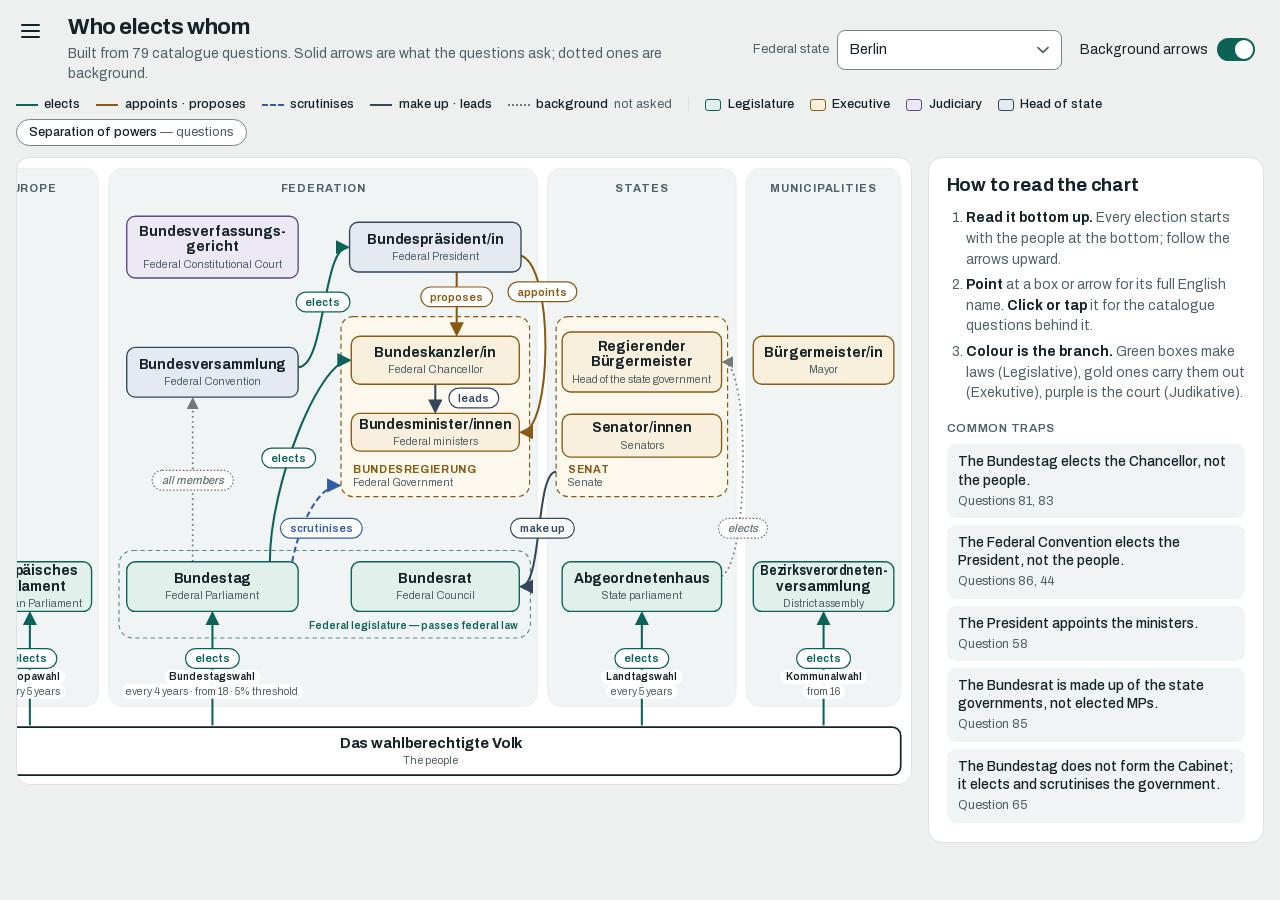
==== commit 45d25c4a: "🌐 i18n: one language, English, on the chart and in the glossary (#11) BRAND.md says British English " ====
--- a/organigramm.html
+++ b/organigramm.html
@@ -9,7 +9,7 @@
 <link rel="stylesheet" href="organigramm.css">
 <link rel="preload" as="fetch" type="application/json" href="data/questions.json" crossorigin>
 <link rel="preload" as="fetch" type="application/json" href="data/glossary.json" crossorigin>
-<title>Wer wählt wen? — Einbürgerungstest</title>
+<title>Who elects whom — Einbürgerungstest</title>
 <meta name="description" content="Who elects whom in Germany: an organisational chart of the federal, state, local and EU bodies, built from the questions of the official citizenship test.">
 <meta name="theme-color" content="#EDF0EF" media="(prefers-color-scheme: light)">
 <meta name="theme-color" content="#10191B" media="(prefers-color-scheme: dark)">
@@ -26,15 +26,12 @@
     <span></span><span></span><span></span>
   </button>
   <div class="title">
-    <h1><span lang="de">Wer wählt wen?</span> <small>Who elects whom</small></h1>
+    <h1>Who elects whom</h1>
     <p>Built from <span id="qcount">…</span> catalogue questions. Solid arrows are what the questions ask; dotted ones are background.</p>
   </div>
   <div class="controls">
-    <label class="field"><span>Bundesland</span>
+    <label class="field"><span>Federal state</span>
       <select class="pick" id="land"></select></label>
-    <div class="opt-row" id="t-en" role="checkbox" tabindex="0" aria-checked="false">
-      <span class="lb">English labels</span><span class="sw"></span>
-    </div>
     <div class="opt-row" id="t-bg" role="checkbox" tabindex="0" aria-checked="true">
       <span class="lb">Background arrows</span><span class="sw"></span>
     </div>
@@ -42,21 +39,21 @@
 </header>
 
 <ul class="legend" aria-label="Legend">
-  <li><i class="ln k-elect"></i><span lang="de">wählt</span> <em>elects</em></li>
-  <li><i class="ln k-appt"></i><span lang="de">ernennt · schlägt vor</span> <em>appoints · proposes</em></li>
-  <li><i class="ln k-ctl"></i><span lang="de">kontrolliert</span> <em>scrutinises</em></li>
-  <li><i class="ln k-form"></i><span lang="de">bilden · leitet</span> <em>make up · leads</em></li>
-  <li><i class="ln k-bg"></i><span lang="de">Hintergrund</span> <em>not asked</em></li>
+  <li><i class="ln k-elect"></i><span>elects</span></li>
+  <li><i class="ln k-appt"></i><span>appoints · proposes</span></li>
+  <li><i class="ln k-ctl"></i><span>scrutinises</span></li>
+  <li><i class="ln k-form"></i><span>make up · leads</span></li>
+  <li><i class="ln k-bg"></i><span>background</span> <em>not asked</em></li>
   <li class="gap" aria-hidden="true"></li>
-  <li><i class="bx b-leg"></i><span lang="de">Legislative</span></li>
-  <li><i class="bx b-exe"></i><span lang="de">Exekutive</span></li>
-  <li><i class="bx b-jud"></i><span lang="de">Judikative</span></li>
-  <li><i class="bx b-head"></i><span lang="de">Staatsoberhaupt</span></li>
-  <li><button id="sep" type="button"><span lang="de">Gewaltenteilung</span> — questions</button></li>
+  <li><i class="bx b-leg"></i><span>Legislature</span></li>
+  <li><i class="bx b-exe"></i><span>Executive</span></li>
+  <li><i class="bx b-jud"></i><span>Judiciary</span></li>
+  <li><i class="bx b-head"></i><span>Head of state</span></li>
+  <li><button id="sep" type="button"><span>Separation of powers</span> — questions</button></li>
 </ul>
 
 <main class="wrap">
-  <div class="chart" id="chart" lang="de"></div>
+  <div class="chart" id="chart"></div>
   <aside class="panel" id="panel" hidden aria-label="Questions behind the selection">
     <button class="close" id="panel-close" aria-label="Close">✕</button>
     <div id="panel-body"></div>
--- a/organigramm.css
+++ b/organigramm.css
@@ -48,7 +48,6 @@
 .bar > .burger{align-self:flex-start}      /* level with the title's first line */
 .title{flex:1 1 12rem; min-width:0}
 .title h1{margin:0; font-size:1.4rem; letter-spacing:-.02em; line-height:1.2}
-.title h1 small{font-size:.95rem; font-weight:500; color:var(--muted); letter-spacing:0; margin-left:.2rem}
 .title p{margin:.15rem 0 0; color:var(--muted); font-size:.86rem}
 
 .controls{display:flex; flex-wrap:wrap; gap:.3rem .6rem; align-items:center}
@@ -113,7 +112,6 @@
 .node rect{stroke-width:1.6}
 .node .name{font-size:16px; font-weight:700; text-anchor:middle; fill:var(--ink); letter-spacing:-.01em}
 .node .sub{font-size:12.5px; text-anchor:middle; fill:var(--muted)}
-.sub.en, .gsub.en{font-style:italic; fill:var(--accent)}
 .grp{cursor:pointer}
 .grp rect{stroke-width:1.4; stroke-dasharray:6 4}
 .grp .gname{font-size:12.5px; font-weight:700; fill:var(--exe-s); text-transform:uppercase; letter-spacing:.06em}
@@ -231,7 +229,6 @@
 }
 @media (max-width:40rem){
   .title h1{font-size:1.2rem}
-  .title h1 small{display:block; margin:0}
   .controls{width:100%}
   .field{flex:1 1 100%}
   .pick{flex:1}
